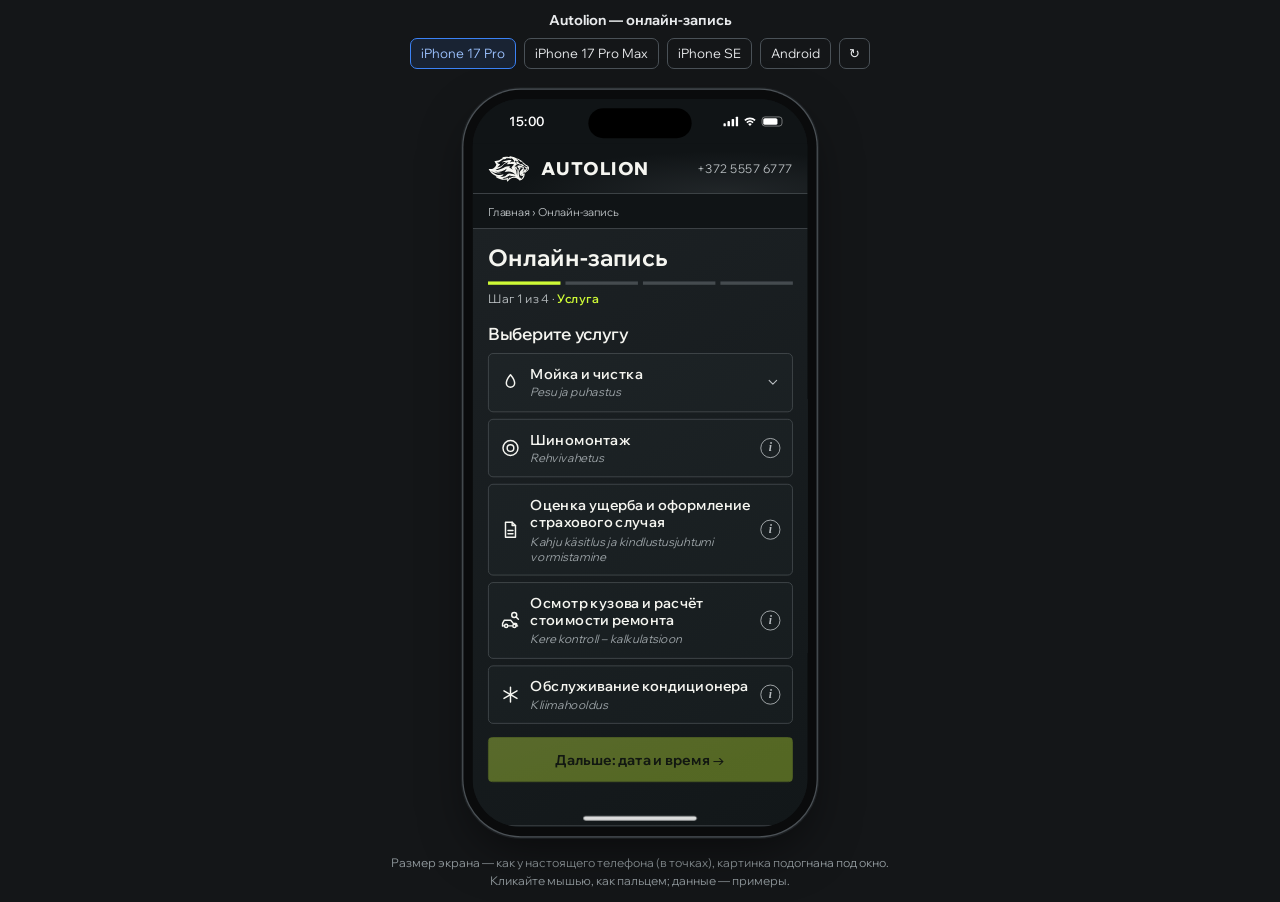
==== proto/test-sticky/index.html @ 28c8b0ad "Proto test link: sticky step-1 'next' button trial (proto/test-sticky/, presentation copy)" ====
<!doctype html>
<html lang="ru">
<head>
<meta charset="utf-8">
<meta name="robots" content="noindex, nofollow">
<meta name="viewport" content="width=device-width,initial-scale=1,viewport-fit=cover">
<title>Autolion — онлайн-запись</title>
<link rel="icon" href="data:,">
<link rel="stylesheet" href="../css/base.css">
<link rel="stylesheet" href="../css/m-v4.css" id="css-v4">
<link rel="stylesheet" href="../css/m-step2.css" id="css-step2">
<link rel="stylesheet" href="../css/m-steps45.css" id="css-steps45">
<link rel="stylesheet" href="../css/m-upsell.css" id="css-upsell">
<link rel="stylesheet" href="../css/m-sheet.css">
<link rel="stylesheet" href="css/proto.css">
<script>window.PROTO_PRESENT=true;</script>
<script src="../config.js"></script>
<script src="../data.js"></script>
<script src="../mockup-templates.js"></script>
</head>
<body>
<svg width="0" height="0" style="position:absolute"><defs>
<symbol id="i-check" viewBox="0 0 24 24"><path d="M5 12.5l4.5 4.5L19 7.5"/></symbol>
<symbol id="i-mail" viewBox="0 0 24 24"><rect x="3" y="5" width="18" height="14" rx="2"/><path d="M3 7l9 6 9-6"/></symbol>
<symbol id="i-cal" viewBox="0 0 24 24"><rect x="3" y="5" width="18" height="16" rx="2"/><path d="M3 10h18M8 3v4M16 3v4"/></symbol>
<symbol id="i-pin" viewBox="0 0 24 24"><path d="M12 21s7-6.1 7-11.5a7 7 0 0 0-14 0C5 14.9 12 21 12 21z"/><circle cx="12" cy="9.5" r="2.5"/></symbol>
<symbol id="i-down" viewBox="0 0 24 24"><path d="M6 9l6 6 6-6"/></symbol>
<symbol id="i-right" viewBox="0 0 24 24"><path d="M9 6l6 6-6 6"/></symbol>
<symbol id="i-swap" viewBox="0 0 24 24"><path d="M4 8h13l-3-3M20 16H7l3 3"/></symbol>
<symbol id="i-list" viewBox="0 0 24 24"><path d="M8 6h12M8 12h12M8 18h12M4 6h.01M4 12h.01M4 18h.01"/></symbol>
<symbol id="i-wash" viewBox="0 0 24 24"><path d="M12 3s5 6 5 10a5 5 0 0 1-10 0c0-4 5-10 5-10z"/></symbol>
<symbol id="i-tire" viewBox="0 0 24 24"><circle cx="12" cy="12" r="9"/><circle cx="12" cy="12" r="4"/></symbol>
<symbol id="i-doc" viewBox="0 0 24 24"><path d="M14 3H6v18h12V7z"/><path d="M14 3v4h4M9 13h6M9 17h6"/></symbol>
<symbol id="i-car" viewBox="0 0 24 24"><path d="M2.5 18.5v-3l2.2-3.8h7.6l3 3.8h3.2a1 1 0 0 1 1 1v2"/><path d="M2.5 18.5h1.7M9.4 18.5h4.7M19.3 18.5h1.2"/><circle cx="6.8" cy="18.5" r="1.9"/><circle cx="16.7" cy="18.5" r="1.9"/><circle cx="16.5" cy="5.5" r="3"/><path d="M18.7 7.7l2.8 2.8"/></symbol>
<symbol id="i-snow" viewBox="0 0 24 24"><path d="M12 3v18M4.2 7.5l15.6 9M4.2 16.5l15.6-9"/></symbol>
<symbol id="i-warn" viewBox="0 0 24 24"><circle cx="12" cy="12" r="9"/><path d="M12 8v5M12 16h.01"/></symbol>
<symbol id="i-search" viewBox="0 0 24 24"><circle cx="11" cy="11" r="7"/><path d="M20 20l-4-4"/></symbol>
<symbol id="i-plus" viewBox="0 0 24 24"><path d="M12 5v14M5 12h14"/></symbol>
</defs></svg>
<!-- Service bar ABOVE the phone (prototype harness, not part of the form) -->
<div id="proto-top" class="pbar pbar-top">
 <div class="prow"><b class="pname">Autolion — онлайн-запись</b></div>
 <div class="prow pdev" id="proto-dev">
  <span data-dev="p17">iPhone 17 Pro</span><span data-dev="p17max">iPhone 17 Pro Max</span><span data-dev="se">iPhone SE</span><span data-dev="android">Android</span><span data-dev="reload" class="prl" title="Перезагрузить">↻</span>
 </div>
 <div class="prow pvrow"><span class="ptitle" id="proto-title"></span><span class="pvsw" id="proto-vsw"></span></div>
</div>
<!-- Phone: #device = frame (desktop only); #screen = ONLY the form -->
<div id="stage"><div id="device" data-dev="p17">
 <div id="sbar" aria-hidden="true"><span class="sb-time">15:00</span><span class="sb-island"></span><span class="sb-ic"><svg viewBox="0 0 18 12" width="18" height="12"><rect x="0" y="8" width="3" height="4" rx="1"/><rect x="5" y="5.5" width="3" height="6.5" rx="1"/><rect x="10" y="3" width="3" height="9" rx="1"/><rect x="15" y="0" width="3" height="12" rx="1"/></svg><svg viewBox="0 0 16 12" width="16" height="12"><path d="M8 11.5l2.2-2.6a3.4 3.4 0 0 0-4.4 0z"/><path d="M3.6 6.6a6.6 6.6 0 0 1 8.8 0l-1.3 1.5a4.6 4.6 0 0 0-6.2 0z"/><path d="M1.2 3.9a10 10 0 0 1 13.6 0l-1.3 1.5a8 8 0 0 0-11 0z"/></svg><span class="sb-bat"><i></i></span></span></div>
 <div id="screen"><div id="app"></div></div>
 <div id="overlays"></div>
 <div id="toast" class="toast" role="status" aria-live="polite"></div>
 <div id="homebar" aria-hidden="true"></div>
</div></div>
<!-- Service bar BELOW the phone: caption (presentation: no voting) -->
<div id="proto-bottom" class="pbar pbar-bottom"><div id="vote-slot"></div>
 <p class="pcap">Размер экрана — как у настоящего телефона (в точках), картинка подогнана под окно. Кликайте мышью, как пальцем; данные — примеры.</p></div>
<script src="../proto-shell.js"></script>
<script src="app.js"></script>
</body>
</html>
---- proto/css/base.css ----
/* VERBATIM copy of approved mockup CSS: mockups/booking-form/v4/base.css; only asset paths changed (do not edit) */

@font-face{font-family:Wix;src:url('../assets/WixMadeforDisplay-VariableFont_wght.ttf') format('truetype');font-weight:400 800}
:root{color-scheme:dark;--bg:#101416;--surface:#15191c;--text:#f5f5f0;--muted:#b8bdc0;--line:#454b4f;--accent:#cefa36;--accent-top:#d6fc49;--on-accent:#111700;--selected:#252e19;--panel:linear-gradient(150deg,#1c2124,#121719);--secondary:rgba(8,12,14,.14)}
*{box-sizing:border-box}body{margin:0;background:var(--bg);color:var(--text);font:400 16px/1.5 Wix,Arial,sans-serif;-webkit-font-smoothing:antialiased}
.icon{width:20px;height:20px;flex-shrink:0;fill:none;stroke:currentColor;stroke-width:1.75;stroke-linecap:round;stroke-linejoin:round}
.header{height:56px;display:flex;align-items:center;gap:14px;padding:0 18px;border-bottom:1px solid var(--line);background:radial-gradient(ellipse at 75% 100%,rgba(140,150,157,.14),transparent 60%)}
.brand-symbol{width:50px;height:32px;background:url(../assets/logo.svg) center/contain no-repeat}.brand-word{font-size:21px;font-weight:800;letter-spacing:.035em}
.hdr-phone{margin-left:auto;font-size:14px;white-space:nowrap;color:var(--muted)}
.mock{display:inline-block;font-size:10px;font-weight:700;letter-spacing:.12em;color:#111;background:#ffb547;border-radius:3px;padding:2px 6px;margin-left:8px;vertical-align:middle}
.crumb{padding:12px 18px 0;font-size:12px;color:var(--muted)}
section.booking{background:var(--panel);border-top:1px solid var(--line);border-bottom:1px solid var(--line);padding:18px 18px 22px;margin-top:10px}
.eyebrow{margin:0 0 6px;font-size:11px;font-weight:500;letter-spacing:.32em;text-transform:uppercase;color:var(--muted)}
h2{font-size:25px;line-height:1.2;margin:0 0 14px;font-weight:650}
.steps{display:grid;grid-template-columns:repeat(4,1fr);gap:6px;margin:0 0 18px;padding:0;list-style:none}
.steps li{font-size:11px;line-height:1.25;color:var(--muted);border-top:3px solid var(--line);padding-top:6px}
.steps li.done{border-color:#6f8a1d;color:var(--text)}.steps li.cur{border-color:var(--accent);color:var(--accent);font-weight:700}
h3{font-size:17px;margin:16px 0 8px;font-weight:600}h3:first-of-type{margin-top:0}
.option{display:flex;gap:12px;align-items:center;border:1px solid var(--line);border-radius:5px;padding:10px 13px;min-height:50px;font-size:15px;line-height:1.3;background:rgba(120,130,137,.035);margin-bottom:6px}
.option.sel{border-color:var(--accent);background:var(--selected)}
.option .sub{display:block;font-size:12px;color:var(--muted)}
.radio{width:18px;height:18px;border:1.5px solid currentColor;border-radius:50%;flex:none;display:grid;place-items:center;margin-left:auto}
.sel .radio{color:var(--accent)}.sel .radio::after{content:'';width:9px;height:9px;border-radius:50%;background:currentColor}
.seg{display:grid;grid-template-columns:repeat(3,1fr);gap:6px}.seg .option{justify-content:center;text-align:center;padding:8px 6px;font-size:14px}
.chips{display:grid;grid-template-columns:repeat(5,1fr);gap:6px}
.chip{border:1px solid var(--line);border-radius:5px;text-align:center;padding:8px 0;font-size:14px}.chip.sel{border-color:var(--accent);background:var(--selected);color:var(--accent);font-weight:700}
.price{display:flex;justify-content:space-between;align-items:center;border:1px dashed var(--line);border-radius:5px;padding:10px 13px;margin-top:14px;color:#7c8387;font-size:14px}
.button{display:flex;align-items:center;justify-content:center;gap:12px;min-height:52px;border:1px solid var(--line);border-radius:5px;padding:12px 18px;font-size:17px;font-weight:600;background:var(--secondary);width:100%;margin-top:16px;color:var(--text)}
.button.primary{color:var(--on-accent);font-weight:700;border-color:var(--accent);background:linear-gradient(165deg,var(--accent-top),var(--accent) 70%)}
.back{display:block;text-align:center;margin-top:10px;font-size:14px;color:var(--muted)}
.note{font-size:13px;color:var(--muted);line-height:1.4;margin:8px 0 0}
/* calendar */
.cal-head{display:flex;justify-content:space-between;align-items:center;margin-bottom:8px;font-weight:600}.cal-head span{color:var(--muted);font-size:20px;padding:0 8px}
.cal{display:grid;grid-template-columns:repeat(7,1fr);gap:4px;text-align:center;font-size:14px}
.cal .dow{font-size:11px;color:var(--muted);padding-bottom:2px}
.cal .d{border:1px solid var(--line);border-radius:5px;padding:7px 0}
.cal .off{border-color:transparent;color:#4d5459}
.cal .sat{border:1px dashed #6a7176;color:var(--muted);font-size:13px}
.cal .sel{border-color:var(--accent);background:var(--accent);color:var(--on-accent);font-weight:700}
.legend{display:flex;flex-wrap:wrap;gap:6px 14px;font-size:12px;color:var(--muted);margin-top:8px}.legend i{display:inline-block;width:11px;height:11px;border-radius:3px;vertical-align:-1px;margin-right:5px;border:1px solid var(--line)}
.sat-box{border:1px solid var(--line);border-left:3px solid var(--accent);border-radius:5px;padding:9px 12px;font-size:13px;margin-top:10px;line-height:1.4}
.sat-box b{white-space:nowrap}
.slots{display:grid;grid-template-columns:repeat(4,1fr);gap:6px}
.slot{border:1px solid var(--line);border-radius:5px;text-align:center;padding:8px 0;font-size:14px}.slot.busy{color:#4d5459;border-color:#2a3033;text-decoration:line-through}.slot.sel{border-color:var(--accent);background:var(--accent);color:var(--on-accent);font-weight:700}
/* form */
.field{margin-bottom:14px}.field label.l{display:block;font-size:14px;font-weight:600;margin-bottom:5px}
.req{color:var(--accent);font-weight:700}.opt{color:var(--muted);font-weight:400;font-size:12px}
.input{border:1px solid var(--line);border-radius:5px;background:#0d1012;padding:11px 13px;font-size:16px;white-space:nowrap;min-height:46px}
.input .ph{color:#6a7176}.input.dis{background:#191d20;border-style:dashed;color:#5a6166}
.cb{display:flex;align-items:center;gap:9px;font-size:14px;margin-top:7px;position:relative}
.box{width:19px;height:19px;border:1.5px solid var(--muted);border-radius:4px;flex:none;display:grid;place-items:center}
.box.on{background:var(--accent);border-color:var(--accent)}.box.on::after{content:'';width:5px;height:10px;border:solid var(--on-accent);border-width:0 2.5px 2.5px 0;transform:rotate(45deg) translate(-1px,-1px)}
.info{width:19px;height:19px;border-radius:50%;border:1.5px solid var(--muted);color:var(--muted);font-size:12px;font-weight:700;display:grid;place-items:center;font-style:italic;font-family:Georgia,serif}
.info.open{border-color:var(--accent);color:var(--accent)}
.tip{position:relative;margin-top:9px;background:#e9ece6;color:#141a1c;border-radius:6px;padding:10px 12px;font-size:13px;line-height:1.4;box-shadow:0 6px 20px rgba(0,0,0,.45)}
.tip::before{content:'';position:absolute;top:-6px;left:118px;border:6px solid transparent;border-top:0;border-bottom-color:#e9ece6}
.small{font-size:12px;color:var(--muted);margin:5px 0 0 28px;line-height:1.35}.small.hl{color:#ffcf7a}
.legend-req{font-size:12px;color:var(--muted);margin:-6px 0 14px}
/* confirm */
.ok{display:flex;gap:12px;align-items:center;margin-bottom:12px}.ok .circle{width:42px;height:42px;border-radius:50%;background:var(--accent);display:grid;place-items:center;color:var(--on-accent);flex:none}
.ok .circle .icon{width:24px;height:24px;stroke-width:2.6}.ok h3{margin:0;font-size:21px}
.sum{border:1px solid var(--line);border-radius:5px;margin-top:6px}
.sum div{display:flex;justify-content:space-between;gap:12px;padding:9px 13px;font-size:14px;border-bottom:1px solid #2c3236}.sum div:last-child{border:0}
.sum dt,.sum span:first-child{color:var(--muted)}.sum b{text-align:right;font-weight:600;white-space:nowrap}
.ex{font-size:10px;color:#ffb547;font-weight:700;margin-left:6px;letter-spacing:.06em}
.sent{display:flex;gap:10px;align-items:flex-start;margin-top:12px;font-size:14px;border-radius:5px;padding:10px 12px;background:rgba(206,250,54,.08);border:1px solid #4e5f1a}
.sent.ph{background:rgba(255,181,71,.08);border-color:#6b5226}
.after{font-size:13px;color:var(--muted);margin-top:12px;line-height:1.45}
.foot{padding:14px 18px 22px;font-size:12px;color:#6a7176}
/* layout */
.panel{width:390px;background:var(--bg)}
.overview{display:none}
body.all .overview{display:block}
body.all{padding:0}
body.all .wrap{display:grid;grid-template-columns:repeat(3,390px);gap:28px 30px;justify-content:center;padding:0 0 40px}
body.all .cap{font-size:14px;color:var(--accent);font-weight:700;margin:0 0 6px;letter-spacing:.04em}
body.all .panel{border:1px solid var(--line);border-radius:8px;overflow:hidden}
body.one .cap{display:none}
.ov-h{max-width:1230px;margin:0 auto;padding:22px 0 20px}.ov-h h1{margin:0;font-size:30px}.ov-h p{margin:4px 0 0;color:var(--muted);font-size:15px}
---- proto/css/m-v4.css ----
/* VERBATIM copy of approved mockup CSS: v4/booking-form-mockup-v4.html (do not edit) */

.panel{width:402px;min-height:874px;display:flex;flex-direction:column}.panel section.booking{flex:1}
body.all .wrap{grid-template-columns:repeat(3,402px)}
.flag{font-family:'Noto Color Emoji',sans-serif;font-size:20px;line-height:1}
/* groups */
.grp{border:1px solid var(--line);border-radius:6px;margin-bottom:8px;background:rgba(120,130,137,.035)}
.grp-h{display:flex;align-items:center;gap:12px;padding:12px 14px;min-height:62px}
.grp-h .t{flex:1;min-width:0;font-size:16px;font-weight:600;line-height:1.25}
.grp-h .t small{display:block;font-size:12px;font-weight:400;color:var(--muted);line-height:1.3;margin-top:2px}
.grp-h .t small.et{color:#9aa1a5;font-style:italic}
.chev{width:18px;height:18px;color:var(--muted)}
.grp.open{border-color:var(--accent);background:var(--selected)}
.grp.open .grp-h{border-bottom:1px solid #3c4a22}
.grp-b{padding:8px 12px 12px}
.item{display:flex;align-items:center;gap:11px;padding:10px 4px;border-bottom:1px solid #2f3a22;font-size:15px}
.item:last-child{border:0}.item .dur{margin-left:auto;font-size:12px;color:var(--muted);white-space:nowrap}
.item.dis{color:#596066}.item.dis .box{border-color:#41474b;background:#1b1f22}
.item .why{display:block;font-size:11px;color:#9aa1a5}
.tot{display:flex;justify-content:space-between;align-items:center;margin-top:8px;padding:10px 12px;border-radius:5px;background:rgba(0,0,0,.25);font-size:14px}
.tot b{font-size:16px}
.mnote{display:flex;gap:8px;font-size:12px;color:#ffcf7a;line-height:1.4;margin-top:8px}
.sel-field{display:flex;justify-content:space-between;align-items:center;border:1px solid var(--line);border-radius:5px;background:#0d1012;padding:11px 13px;font-size:16px;min-height:48px}
.sel-field .ph{color:var(--muted)}
.ex{font-size:10px;color:#ffb547;font-weight:700;letter-spacing:.06em}
/* calendar big */
.cal{gap:5px}.cal .d{height:50px;display:grid;place-items:center;font-size:17px;padding:0}
.cal .d.open{border-color:#6b7378;font-weight:600}
.cal .d.closed{border-color:transparent;color:#4a5155;text-decoration:none}
.cal .d.sel{border-color:var(--accent);background:var(--accent);color:var(--on-accent)}
.cal .dow{font-size:12px}
.slots{grid-template-columns:repeat(4,1fr);gap:7px}.slot{padding:11px 0;font-size:16px;height:46px}.slot.busy{background:#181c1f;text-decoration:none;color:#50575c}
/* phone */
.phone{display:flex;gap:8px}.cc{display:flex;align-items:center;gap:7px;border:1px solid var(--line);border-radius:5px;background:#15191c;padding:0 11px;font-size:16px;min-height:48px;white-space:nowrap}
.cc.open{border-color:var(--accent)}.phone .input{flex:1}
.dd{border:1px solid var(--accent);border-radius:6px;background:#15191c;margin-top:6px;box-shadow:0 10px 28px rgba(0,0,0,.6);overflow:hidden}
.dd .s{padding:10px 12px;border-bottom:1px solid var(--line);color:#8f979b;font-size:15px}
.dd .r{display:flex;align-items:center;gap:11px;padding:10px 12px;font-size:15px;border-bottom:1px solid #262b2e}
.dd .r:last-child{border:0}.dd .r .c{margin-left:auto;color:var(--muted);white-space:nowrap}.dd .r.on{background:var(--selected)}.dd .r.on .c{color:var(--accent)}
.dim{opacity:.35}
/* confirm */
.big-cta{display:block;margin-top:16px;border-radius:6px;padding:14px 16px;text-align:center;color:var(--on-accent);background:linear-gradient(165deg,var(--accent-top),var(--accent) 70%);font-weight:700;font-size:17px;line-height:1.25}
.big-cta small{display:block;font-weight:500;font-size:13px;margin-top:4px;color:#2c3a00}
.row2{display:grid;grid-template-columns:1fr 1fr;gap:8px;margin-top:8px}.row2 .button{margin-top:0;font-size:15px;padding:10px 8px;gap:8px}
.under{text-align:center;font-size:13px;color:var(--muted);margin-top:6px}.under b{white-space:nowrap;color:var(--text);font-weight:600}
.link{display:flex;justify-content:center;gap:8px;margin-top:14px;color:var(--accent);font-size:15px;font-weight:600}
/* step5 */
.optbadge{display:inline-block;font-size:11px;font-weight:700;color:var(--accent);border:1px solid var(--accent);border-radius:5px;padding:3px 9px;margin-bottom:10px}
.grid2{display:grid;grid-template-columns:1fr 1fr;gap:10px}
.sec{border-top:1px solid var(--line);margin-top:6px;padding-top:14px}
.sec h3{margin-top:0}
.field{margin-bottom:12px}
.toggle{display:grid;grid-template-columns:1fr 1fr;border:1px solid var(--line);border-radius:6px;padding:4px;gap:4px}
.toggle div{text-align:center;padding:10px 0;border-radius:4px;font-size:15px;color:var(--muted)}.toggle .on{background:var(--accent);color:var(--on-accent);font-weight:700}
.expander{display:flex;justify-content:space-between;align-items:center;border:1px solid var(--line);border-radius:5px;padding:13px 14px;font-size:15px;font-weight:600;color:var(--accent)}
.expander.open{border-color:var(--accent);border-bottom-left-radius:0;border-bottom-right-radius:0}
.exp-b{border:1px solid var(--accent);border-top:0;border-radius:0 0 5px 5px;padding:12px 12px 2px}
.grp-h>.icon:first-child{width:24px;height:24px}

/* ===== v4 TYPE SCALE (see TYPOGRAPHY.md) ===== */
:root{--t-title:28px;--t-h:20px;--t-body:17px;--t-label:16px;--t-sec:15px;--t-meta:14px;--t-min:13px;--muted2:#9aa1a5;--ph:#8f979b}
body{font-size:var(--t-body);line-height:1.45}
.header{height:60px}.brand-word{font-size:22px}.hdr-phone{font-size:var(--t-sec);color:var(--muted)}
.crumb{font-size:var(--t-min)}.mock{font-size:12px;padding:3px 7px}
h2{font-size:var(--t-title);line-height:1.2;font-weight:700;margin-bottom:12px}
h3{font-size:var(--t-h);line-height:1.3;margin:20px 0 10px}
.steps{grid-template-columns:repeat(4,1fr);gap:6px;margin:0 0 6px}.steps li{font-size:0;border-top-width:4px;padding-top:0}
.stepline{font-size:var(--t-sec);color:var(--muted);margin:0 0 18px}.stepline b{color:var(--accent);font-weight:600}
.option{font-size:var(--t-body);min-height:56px}.option .sub{font-size:var(--t-meta)}
.grp-h{min-height:64px;padding:13px 14px}.grp-h .t{font-size:var(--t-body)}.grp-h .t small{font-size:var(--t-sec);margin-top:3px}.grp-h .t small.et{font-size:var(--t-meta);color:var(--muted2)}
.item{font-size:var(--t-body);padding:12px 4px;min-height:52px}.item .dur{font-size:var(--t-meta)}.item .why{font-size:var(--t-min);color:var(--muted2)}
.tot{font-size:var(--t-sec)}.tot b{font-size:var(--t-h)}.mnote{font-size:var(--t-meta)}
.ex{font-size:12px}
.cal .dow{font-size:var(--t-min)}.cal .d{font-size:var(--t-body);height:50px}.cal-head{font-size:var(--t-body)}
.legend{font-size:var(--t-min);color:var(--muted)}.legend i{width:13px;height:13px}
.slot{font-size:var(--t-body);height:48px;display:grid;place-items:center;padding:0}
.field{margin-bottom:16px}.field label.l{font-size:var(--t-label);margin-bottom:6px}
.req{font-size:var(--t-label)}.opt{font-size:var(--t-meta);color:var(--muted)}
.input,.sel-field{font-size:var(--t-body);min-height:52px;display:flex;align-items:center}.sel-field{justify-content:space-between}
.input .ph,.sel-field .ph{color:var(--ph)}
.cb{font-size:var(--t-body);min-height:44px;margin-top:4px;gap:12px}.box{width:24px;height:24px;border-radius:5px}
.box.on::after{width:6px;height:12px}
.info{width:24px;height:24px;font-size:14px}
.small{font-size:var(--t-meta);margin:0 0 0 36px;color:var(--muted)}
.legend-req{font-size:var(--t-meta);margin:0 0 16px}
.tip{font-size:var(--t-sec)}.tip::before{left:150px}
.sum div{font-size:var(--t-sec);padding:11px 13px}.sum b{font-size:var(--t-sec)}
.sent{font-size:var(--t-sec)}.note{font-size:var(--t-meta)}.after{font-size:var(--t-meta)}
.button{font-size:var(--t-body);min-height:54px}.row2 .button{font-size:16px}
.big-cta{font-size:18px}.big-cta small{font-size:var(--t-meta)}
.under{font-size:var(--t-meta)}.link{font-size:16px}
.back{font-size:16px;min-height:44px;display:flex;align-items:center;justify-content:center;margin-top:4px}
.optbadge{font-size:12px}.foot{font-size:var(--t-min);color:var(--muted2)}
.cc{font-size:var(--t-body);min-height:52px}.dd .r{font-size:var(--t-body);min-height:48px}.dd .s{font-size:16px}
.toggle div{font-size:16px;min-height:44px;display:grid;place-items:center;padding:0}.expander{font-size:16px;min-height:52px}
.ok h3{font-size:24px}
---- proto/css/m-step2.css ----
/* VERBATIM copy of approved mockup CSS: v5-step2-hint/step2-hint.html (do not edit) */

.panel{width:402px;min-height:874px;display:flex;flex-direction:column}.panel section.booking{flex:1}
body.all .wrap{grid-template-columns:repeat(3,402px)}
.flag{font-family:'Noto Color Emoji',sans-serif;font-size:20px;line-height:1}
/* groups */
.grp{border:1px solid var(--line);border-radius:6px;margin-bottom:8px;background:rgba(120,130,137,.035)}
.grp-h{display:flex;align-items:center;gap:12px;padding:12px 14px;min-height:62px}
.grp-h .t{flex:1;min-width:0;font-size:16px;font-weight:600;line-height:1.25}
.grp-h .t small{display:block;font-size:12px;font-weight:400;color:var(--muted);line-height:1.3;margin-top:2px}
.grp-h .t small.et{color:#9aa1a5;font-style:italic}
.chev{width:18px;height:18px;color:var(--muted)}
.grp.open{border-color:var(--accent);background:var(--selected)}
.grp.open .grp-h{border-bottom:1px solid #3c4a22}
.grp-b{padding:8px 12px 12px}
.item{display:flex;align-items:center;gap:11px;padding:10px 4px;border-bottom:1px solid #2f3a22;font-size:15px}
.item:last-child{border:0}.item .dur{margin-left:auto;font-size:12px;color:var(--muted);white-space:nowrap}
.item.dis{color:#596066}.item.dis .box{border-color:#41474b;background:#1b1f22}
.item .why{display:block;font-size:11px;color:#9aa1a5}
.tot{display:flex;justify-content:space-between;align-items:center;margin-top:8px;padding:10px 12px;border-radius:5px;background:rgba(0,0,0,.25);font-size:14px}
.tot b{font-size:16px}
.mnote{display:flex;gap:8px;font-size:12px;color:#ffcf7a;line-height:1.4;margin-top:8px}
.sel-field{display:flex;justify-content:space-between;align-items:center;border:1px solid var(--line);border-radius:5px;background:#0d1012;padding:11px 13px;font-size:16px;min-height:48px}
.sel-field .ph{color:var(--muted)}
.ex{font-size:10px;color:#ffb547;font-weight:700;letter-spacing:.06em}
/* calendar big */
.cal{gap:5px}.cal .d{height:50px;display:grid;place-items:center;font-size:17px;padding:0}
.cal .d.open{border-color:#6b7378;font-weight:600}
.cal .d.closed{border-color:transparent;color:#4a5155;text-decoration:none}
.cal .d.sel{border-color:var(--accent);background:var(--accent);color:var(--on-accent)}
.cal .dow{font-size:12px}
.slots{grid-template-columns:repeat(4,1fr);gap:7px}.slot{padding:11px 0;font-size:16px;height:46px}.slot.busy{background:#181c1f;text-decoration:none;color:#50575c}
/* phone */
.phone{display:flex;gap:8px}.cc{display:flex;align-items:center;gap:7px;border:1px solid var(--line);border-radius:5px;background:#15191c;padding:0 11px;font-size:16px;min-height:48px;white-space:nowrap}
.cc.open{border-color:var(--accent)}.phone .input{flex:1}
.dd{border:1px solid var(--accent);border-radius:6px;background:#15191c;margin-top:6px;box-shadow:0 10px 28px rgba(0,0,0,.6);overflow:hidden}
.dd .s{padding:10px 12px;border-bottom:1px solid var(--line);color:#8f979b;font-size:15px}
.dd .r{display:flex;align-items:center;gap:11px;padding:10px 12px;font-size:15px;border-bottom:1px solid #262b2e}
.dd .r:last-child{border:0}.dd .r .c{margin-left:auto;color:var(--muted);white-space:nowrap}.dd .r.on{background:var(--selected)}.dd .r.on .c{color:var(--accent)}
.dim{opacity:.35}
/* confirm */
.big-cta{display:block;margin-top:16px;border-radius:6px;padding:14px 16px;text-align:center;color:var(--on-accent);background:linear-gradient(165deg,var(--accent-top),var(--accent) 70%);font-weight:700;font-size:17px;line-height:1.25}
.big-cta small{display:block;font-weight:500;font-size:13px;margin-top:4px;color:#2c3a00}
.row2{display:grid;grid-template-columns:1fr 1fr;gap:8px;margin-top:8px}.row2 .button{margin-top:0;font-size:15px;padding:10px 8px;gap:8px}
.under{text-align:center;font-size:13px;color:var(--muted);margin-top:6px}.under b{white-space:nowrap;color:var(--text);font-weight:600}
.link{display:flex;justify-content:center;gap:8px;margin-top:14px;color:var(--accent);font-size:15px;font-weight:600}
/* step5 */
.optbadge{display:inline-block;font-size:11px;font-weight:700;color:var(--accent);border:1px solid var(--accent);border-radius:5px;padding:3px 9px;margin-bottom:10px}
.grid2{display:grid;grid-template-columns:1fr 1fr;gap:10px}
.sec{border-top:1px solid var(--line);margin-top:6px;padding-top:14px}
.sec h3{margin-top:0}
.field{margin-bottom:12px}
.toggle{display:grid;grid-template-columns:1fr 1fr;border:1px solid var(--line);border-radius:6px;padding:4px;gap:4px}
.toggle div{text-align:center;padding:10px 0;border-radius:4px;font-size:15px;color:var(--muted)}.toggle .on{background:var(--accent);color:var(--on-accent);font-weight:700}
.expander{display:flex;justify-content:space-between;align-items:center;border:1px solid var(--line);border-radius:5px;padding:13px 14px;font-size:15px;font-weight:600;color:var(--accent)}
.expander.open{border-color:var(--accent);border-bottom-left-radius:0;border-bottom-right-radius:0}
.exp-b{border:1px solid var(--accent);border-top:0;border-radius:0 0 5px 5px;padding:12px 12px 2px}
.grp-h>.icon:first-child{width:24px;height:24px}

/* ===== v4 TYPE SCALE (see TYPOGRAPHY.md) ===== */
:root{--t-title:28px;--t-h:20px;--t-body:17px;--t-label:16px;--t-sec:15px;--t-meta:14px;--t-min:13px;--muted2:#9aa1a5;--ph:#8f979b}
body{font-size:var(--t-body);line-height:1.45}
.header{height:60px}.brand-word{font-size:22px}.hdr-phone{font-size:var(--t-sec);color:var(--muted)}
.crumb{font-size:var(--t-min)}.mock{font-size:12px;padding:3px 7px}
h2{font-size:var(--t-title);line-height:1.2;font-weight:700;margin-bottom:12px}
h3{font-size:var(--t-h);line-height:1.3;margin:20px 0 10px}
.steps{grid-template-columns:repeat(4,1fr);gap:6px;margin:0 0 6px}.steps li{font-size:0;border-top-width:4px;padding-top:0}
.stepline{font-size:var(--t-sec);color:var(--muted);margin:0 0 18px}.stepline b{color:var(--accent);font-weight:600}
.option{font-size:var(--t-body);min-height:56px}.option .sub{font-size:var(--t-meta)}
.grp-h{min-height:64px;padding:13px 14px}.grp-h .t{font-size:var(--t-body)}.grp-h .t small{font-size:var(--t-sec);margin-top:3px}.grp-h .t small.et{font-size:var(--t-meta);color:var(--muted2)}
.item{font-size:var(--t-body);padding:12px 4px;min-height:52px}.item .dur{font-size:var(--t-meta)}.item .why{font-size:var(--t-min);color:var(--muted2)}
.tot{font-size:var(--t-sec)}.tot b{font-size:var(--t-h)}.mnote{font-size:var(--t-meta)}
.ex{font-size:12px}
.cal .dow{font-size:var(--t-min)}.cal .d{font-size:var(--t-body);height:50px}.cal-head{font-size:var(--t-body)}
.legend{font-size:var(--t-min);color:var(--muted)}.legend i{width:13px;height:13px}
.slot{font-size:var(--t-body);height:48px;display:grid;place-items:center;padding:0}
.field{margin-bottom:16px}.field label.l{font-size:var(--t-label);margin-bottom:6px}
.req{font-size:var(--t-label)}.opt{font-size:var(--t-meta);color:var(--muted)}
.input,.sel-field{font-size:var(--t-body);min-height:52px;display:flex;align-items:center}.sel-field{justify-content:space-between}
.input .ph,.sel-field .ph{color:var(--ph)}
.cb{font-size:var(--t-body);min-height:44px;margin-top:4px;gap:12px}.box{width:24px;height:24px;border-radius:5px}
.box.on::after{width:6px;height:12px}
.info{width:24px;height:24px;font-size:14px}
.small{font-size:var(--t-meta);margin:0 0 0 36px;color:var(--muted)}
.legend-req{font-size:var(--t-meta);margin:0 0 16px}
.tip{font-size:var(--t-sec)}.tip::before{left:150px}
.sum div{font-size:var(--t-sec);padding:11px 13px}.sum b{font-size:var(--t-sec)}
.sent{font-size:var(--t-sec)}.note{font-size:var(--t-meta)}.after{font-size:var(--t-meta)}
.button{font-size:var(--t-body);min-height:54px}.row2 .button{font-size:16px}
.big-cta{font-size:18px}.big-cta small{font-size:var(--t-meta)}
.under{font-size:var(--t-meta)}.link{font-size:16px}
.back{font-size:16px;min-height:44px;display:flex;align-items:center;justify-content:center;margin-top:4px}
.optbadge{font-size:12px}.foot{font-size:var(--t-min);color:var(--muted2)}
.cc{font-size:var(--t-body);min-height:52px}.dd .r{font-size:var(--t-body);min-height:48px}.dd .s{font-size:16px}
.toggle div{font-size:16px;min-height:44px;display:grid;place-items:center;padding:0}.expander{font-size:16px;min-height:52px}
.ok h3{font-size:24px}


body{background:var(--bg)}.panel{min-height:0;width:402px}
section.booking{border-top:0;margin-top:0}
.cal{row-gap:20px;margin-top:6px}
.cal .d{position:relative}
.cal .d.today{border-color:var(--accent);border-width:1px;color:var(--accent)}
.cal .d.today::after{content:'';position:absolute;bottom:6px;left:50%;width:5px;height:5px;margin-left:-2.5px;border-radius:50%;background:var(--accent)}
.mlab{position:absolute;top:-19px;left:0;right:0;text-align:center;font-size:13px;font-weight:600;color:var(--accent);line-height:1;text-transform:lowercase}
.cal-head{justify-content:center;font-size:20px;font-weight:600;margin:4px 0 10px}


html,body{height:100%;margin:0;overflow:hidden}
.screen{width:402px;height:100vh;height:100dvh;max-height:874px;display:flex;flex-direction:column;background:var(--bg);margin:0 auto;overflow:hidden}
.screen .crumb{padding:8px 18px}
section.booking{flex:1;min-height:0;display:flex;flex-direction:column;padding:12px 18px 14px;margin:0;border:0}
section.booking h2{margin:0 0 10px}
.stepline{margin:0 0 12px}
.option.sel{margin-bottom:10px;min-height:52px;flex:none}
/* calendar zone: the only scrolling part */
.calzone{flex:1;min-height:150px;position:relative;margin:0 -6px;border-radius:8px}
.calscroll{position:absolute;inset:0;overflow-y:auto;overscroll-behavior:contain;scrollbar-width:none;-webkit-overflow-scrolling:touch;padding:0 6px}
.calscroll::-webkit-scrollbar{display:none}
.stick{position:sticky;top:0;z-index:3;background:#171b1e;padding-bottom:2px}
.stick .cal-head{margin:0;padding:4px 0 6px;font-size:20px;font-weight:600;justify-content:center}
.dowrow{display:grid;grid-template-columns:repeat(7,1fr);gap:5px;text-align:center}
.dowrow div{font-size:13px;color:var(--muted)}
.wk{display:grid;grid-template-columns:repeat(7,1fr);gap:5px;padding-top:20px}
.wk .d{height:50px;display:grid;place-items:center;font-size:17px;border:1px solid var(--line);border-radius:5px;position:relative;cursor:pointer}
.wk .d.open{border-color:#6b7378;font-weight:600}
.wk .d.closed{border-color:transparent;color:#4a5155;cursor:default}
.wk .d.sel{border-color:var(--accent);background:var(--accent);color:var(--on-accent)}
.wk .d.today{border-color:var(--accent);color:var(--accent)}
.wk .d.today::after{content:'';position:absolute;bottom:6px;left:50%;width:5px;height:5px;margin-left:-2.5px;border-radius:50%;background:var(--accent)}
.wk .d.sel.today{color:var(--on-accent)}.wk .d.sel.today::after{background:var(--on-accent)}
.mlab{top:-18px}
.fade{position:absolute;left:0;right:0;bottom:0;height:34px;pointer-events:none;z-index:4;border-radius:0 0 8px 8px;background:linear-gradient(to bottom,rgba(23,27,30,0),rgba(23,27,30,.85))}
.zonebg{position:absolute;inset:0;background:#171b1e;border-radius:8px;border:1px solid #2a3034}
.calscroll .tail{height:14px}
h3.tm{margin:12px 0 8px;font-size:20px;flex:none}
.slots{flex:none;grid-template-columns:repeat(4,1fr);gap:6px}.slot{height:44px!important;font-size:17px}
.slot.busy{background:#181c1f;color:#50575c;text-decoration:none}
.button.primary{flex:none;margin-top:12px}
.mock{white-space:nowrap}


/* v5-step2-hint: подсказки прокрутки календаря */
section.booking{--gap:12px}
.option.sel{margin-bottom:var(--gap)}
.calzone{flex:none;height:var(--zh,236px);min-height:0}
.fade{height:30px;background:linear-gradient(to bottom,rgba(23,27,30,0),rgba(23,27,30,.55))}
.hint{flex:none;display:flex;align-items:center;justify-content:center;gap:6px;margin-top:8px;font-size:14px;line-height:18px;color:var(--muted2);transition:opacity .35s ease}
.hint svg{width:16px;height:16px;flex:none;animation:bob 1.6s ease-in-out infinite}
.hint.gone{opacity:0;pointer-events:none}
@keyframes bob{0%,100%{transform:translateY(0)}50%{transform:translateY(3px)}}
h3.tm{margin:var(--gap) 0 8px}
.button.primary{margin-top:var(--gap)}
#weeks.nudge{animation:nudge .6s ease-in-out .5s 1 both}
@keyframes nudge{0%,100%{transform:translateY(0)}45%{transform:translateY(-30px)}}
.calzone{overflow:hidden}
/* уплотнение верхних блоков (шрифты и размеры кнопок не тронуты) */
section.booking{--gap:10px;padding:8px 18px 10px}
.screen .crumb{padding:5px 18px;display:flex;align-items:center;gap:6px}.crumb .mock{padding:1px 7px;line-height:18px}
section.booking h2{margin:0 0 8px}
.steps{margin:0 0 4px}
.stepline{margin:0 0 var(--gap)}
.stick .cal-head{padding:3px 0 4px}
.slots{gap:5px}
h3.tm{margin:var(--gap) 0 6px}
.hint{margin-top:6px}
---- proto/css/m-steps45.css ----
/* VERBATIM copy of approved mockup CSS: v5-steps45/steps45.html (do not edit) */

.panel{width:402px;min-height:874px;display:flex;flex-direction:column}.panel section.booking{flex:1}
body.all .wrap{grid-template-columns:repeat(3,402px)}
.flag{font-family:'Noto Color Emoji',sans-serif;font-size:20px;line-height:1}
/* groups */
.grp{border:1px solid var(--line);border-radius:6px;margin-bottom:8px;background:rgba(120,130,137,.035)}
.grp-h{display:flex;align-items:center;gap:12px;padding:12px 14px;min-height:62px}
.grp-h .t{flex:1;min-width:0;font-size:16px;font-weight:600;line-height:1.25}
.grp-h .t small{display:block;font-size:12px;font-weight:400;color:var(--muted);line-height:1.3;margin-top:2px}
.grp-h .t small.et{color:#9aa1a5;font-style:italic}
.chev{width:18px;height:18px;color:var(--muted)}
.grp.open{border-color:var(--accent);background:var(--selected)}
.grp.open .grp-h{border-bottom:1px solid #3c4a22}
.grp-b{padding:8px 12px 12px}
.item{display:flex;align-items:center;gap:11px;padding:10px 4px;border-bottom:1px solid #2f3a22;font-size:15px}
.item:last-child{border:0}.item .dur{margin-left:auto;font-size:12px;color:var(--muted);white-space:nowrap}
.item.dis{color:#596066}.item.dis .box{border-color:#41474b;background:#1b1f22}
.item .why{display:block;font-size:11px;color:#9aa1a5}
.tot{display:flex;justify-content:space-between;align-items:center;margin-top:8px;padding:10px 12px;border-radius:5px;background:rgba(0,0,0,.25);font-size:14px}
.tot b{font-size:16px}
.mnote{display:flex;gap:8px;font-size:12px;color:#ffcf7a;line-height:1.4;margin-top:8px}
.sel-field{display:flex;justify-content:space-between;align-items:center;border:1px solid var(--line);border-radius:5px;background:#0d1012;padding:11px 13px;font-size:16px;min-height:48px}
.sel-field .ph{color:var(--muted)}
.ex{font-size:10px;color:#ffb547;font-weight:700;letter-spacing:.06em}
/* calendar big */
.cal{gap:5px}.cal .d{height:50px;display:grid;place-items:center;font-size:17px;padding:0}
.cal .d.open{border-color:#6b7378;font-weight:600}
.cal .d.closed{border-color:transparent;color:#4a5155;text-decoration:none}
.cal .d.sel{border-color:var(--accent);background:var(--accent);color:var(--on-accent)}
.cal .dow{font-size:12px}
.slots{grid-template-columns:repeat(4,1fr);gap:7px}.slot{padding:11px 0;font-size:16px;height:46px}.slot.busy{background:#181c1f;text-decoration:none;color:#50575c}
/* phone */
.phone{display:flex;gap:8px}.cc{display:flex;align-items:center;gap:7px;border:1px solid var(--line);border-radius:5px;background:#15191c;padding:0 11px;font-size:16px;min-height:48px;white-space:nowrap}
.cc.open{border-color:var(--accent)}.phone .input{flex:1}
.dd{border:1px solid var(--accent);border-radius:6px;background:#15191c;margin-top:6px;box-shadow:0 10px 28px rgba(0,0,0,.6);overflow:hidden}
.dd .s{padding:10px 12px;border-bottom:1px solid var(--line);color:#8f979b;font-size:15px}
.dd .r{display:flex;align-items:center;gap:11px;padding:10px 12px;font-size:15px;border-bottom:1px solid #262b2e}
.dd .r:last-child{border:0}.dd .r .c{margin-left:auto;color:var(--muted);white-space:nowrap}.dd .r.on{background:var(--selected)}.dd .r.on .c{color:var(--accent)}
.dim{opacity:.35}
/* confirm */
.big-cta{display:block;margin-top:16px;border-radius:6px;padding:14px 16px;text-align:center;color:var(--on-accent);background:linear-gradient(165deg,var(--accent-top),var(--accent) 70%);font-weight:700;font-size:17px;line-height:1.25}
.big-cta small{display:block;font-weight:500;font-size:13px;margin-top:4px;color:#2c3a00}
.row2{display:grid;grid-template-columns:1fr 1fr;gap:8px;margin-top:8px}.row2 .button{margin-top:0;font-size:15px;padding:10px 8px;gap:8px}
.under{text-align:center;font-size:13px;color:var(--muted);margin-top:6px}.under b{white-space:nowrap;color:var(--text);font-weight:600}
.link{display:flex;justify-content:center;gap:8px;margin-top:14px;color:var(--accent);font-size:15px;font-weight:600}
/* step5 */
.optbadge{display:inline-block;font-size:11px;font-weight:700;color:var(--accent);border:1px solid var(--accent);border-radius:5px;padding:3px 9px;margin-bottom:10px}
.grid2{display:grid;grid-template-columns:1fr 1fr;gap:10px}
.sec{border-top:1px solid var(--line);margin-top:6px;padding-top:14px}
.sec h3{margin-top:0}
.field{margin-bottom:12px}
.toggle{display:grid;grid-template-columns:1fr 1fr;border:1px solid var(--line);border-radius:6px;padding:4px;gap:4px}
.toggle div{text-align:center;padding:10px 0;border-radius:4px;font-size:15px;color:var(--muted)}.toggle .on{background:var(--accent);color:var(--on-accent);font-weight:700}
.expander{display:flex;justify-content:space-between;align-items:center;border:1px solid var(--line);border-radius:5px;padding:13px 14px;font-size:15px;font-weight:600;color:var(--accent)}
.expander.open{border-color:var(--accent);border-bottom-left-radius:0;border-bottom-right-radius:0}
.exp-b{border:1px solid var(--accent);border-top:0;border-radius:0 0 5px 5px;padding:12px 12px 2px}
.grp-h>.icon:first-child{width:24px;height:24px}

/* ===== v4 TYPE SCALE (see TYPOGRAPHY.md) ===== */
:root{--t-title:28px;--t-h:20px;--t-body:17px;--t-label:16px;--t-sec:15px;--t-meta:14px;--t-min:13px;--muted2:#9aa1a5;--ph:#8f979b}
body{font-size:var(--t-body);line-height:1.45}
.header{height:60px}.brand-word{font-size:22px}.hdr-phone{font-size:var(--t-sec);color:var(--muted)}
.crumb{font-size:var(--t-min)}.mock{font-size:12px;padding:3px 7px}
h2{font-size:var(--t-title);line-height:1.2;font-weight:700;margin-bottom:12px}
h3{font-size:var(--t-h);line-height:1.3;margin:20px 0 10px}
.steps{grid-template-columns:repeat(4,1fr);gap:6px;margin:0 0 6px}.steps li{font-size:0;border-top-width:4px;padding-top:0}
.stepline{font-size:var(--t-sec);color:var(--muted);margin:0 0 18px}.stepline b{color:var(--accent);font-weight:600}
.option{font-size:var(--t-body);min-height:56px}.option .sub{font-size:var(--t-meta)}
.grp-h{min-height:64px;padding:13px 14px}.grp-h .t{font-size:var(--t-body)}.grp-h .t small{font-size:var(--t-sec);margin-top:3px}.grp-h .t small.et{font-size:var(--t-meta);color:var(--muted2)}
.item{font-size:var(--t-body);padding:12px 4px;min-height:52px}.item .dur{font-size:var(--t-meta)}.item .why{font-size:var(--t-min);color:var(--muted2)}
.tot{font-size:var(--t-sec)}.tot b{font-size:var(--t-h)}.mnote{font-size:var(--t-meta)}
.ex{font-size:12px}
.cal .dow{font-size:var(--t-min)}.cal .d{font-size:var(--t-body);height:50px}.cal-head{font-size:var(--t-body)}
.legend{font-size:var(--t-min);color:var(--muted)}.legend i{width:13px;height:13px}
.slot{font-size:var(--t-body);height:48px;display:grid;place-items:center;padding:0}
.field{margin-bottom:16px}.field label.l{font-size:var(--t-label);margin-bottom:6px}
.req{font-size:var(--t-label)}.opt{font-size:var(--t-meta);color:var(--muted)}
.input,.sel-field{font-size:var(--t-body);min-height:52px;display:flex;align-items:center}.sel-field{justify-content:space-between}
.input .ph,.sel-field .ph{color:var(--ph)}
.cb{font-size:var(--t-body);min-height:44px;margin-top:4px;gap:12px}.box{width:24px;height:24px;border-radius:5px}
.box.on::after{width:6px;height:12px}
.info{width:24px;height:24px;font-size:14px}
.small{font-size:var(--t-meta);margin:0 0 0 36px;color:var(--muted)}
.legend-req{font-size:var(--t-meta);margin:0 0 16px}
.tip{font-size:var(--t-sec)}.tip::before{left:150px}
.sum div{font-size:var(--t-sec);padding:11px 13px}.sum b{font-size:var(--t-sec)}
.sent{font-size:var(--t-sec)}.note{font-size:var(--t-meta)}.after{font-size:var(--t-meta)}
.button{font-size:var(--t-body);min-height:54px}.row2 .button{font-size:16px}
.big-cta{font-size:18px}.big-cta small{font-size:var(--t-meta)}
.under{font-size:var(--t-meta)}.link{font-size:16px}
.back{font-size:16px;min-height:44px;display:flex;align-items:center;justify-content:center;margin-top:4px}
.optbadge{font-size:12px}.foot{font-size:var(--t-min);color:var(--muted2)}
.cc{font-size:var(--t-body);min-height:52px}.dd .r{font-size:var(--t-body);min-height:48px}.dd .s{font-size:16px}
.toggle div{font-size:16px;min-height:44px;display:grid;place-items:center;padding:0}.expander{font-size:16px;min-height:52px}
.ok h3{font-size:24px}


body{background:var(--bg)}.panel{min-height:0;width:402px}
section.booking{border-top:0;margin-top:0}
.cal{row-gap:20px;margin-top:6px}
.cal .d{position:relative}
.cal .d.today{border-color:var(--accent);border-width:1px;color:var(--accent)}
.cal .d.today::after{content:'';position:absolute;bottom:6px;left:50%;width:5px;height:5px;margin-left:-2.5px;border-radius:50%;background:var(--accent)}
.mlab{position:absolute;top:-19px;left:0;right:0;text-align:center;font-size:13px;font-weight:600;color:var(--accent);line-height:1;text-transform:lowercase}
.cal-head{justify-content:center;font-size:20px;font-weight:600;margin:4px 0 10px}


body{margin:0}
.screen{width:402px;min-height:874px;margin:0 auto;background:var(--bg);display:flex;flex-direction:column}
.screen .crumb{padding:8px 18px}
section.booking{flex:1;margin:0;border:0;padding:12px 18px 24px;display:flex;flex-direction:column;gap:16px}
section.booking>*{margin:0!important}
.head h2{margin:0 0 10px}.head .steps{margin:0 0 6px}.head .stepline{margin:0}
.ok{gap:12px}.ok h3{font-size:24px;margin:0}
.sum div{font-size:15px}
.sent{font-size:15px;padding:12px 13px;line-height:1.4}.sent .icon{flex:none;margin-top:1px;color:var(--accent)}
.grp2{display:flex;flex-direction:column;gap:8px}
.row2{margin:0;gap:8px}.row2 .button,.grp2 .button{margin:0}
.under{margin:0;font-size:14px}
.link{margin:0;justify-content:flex-start;font-size:16px}
.ask{border:1px solid #4e5f1a;border-radius:6px;background:var(--selected);padding:16px 14px 14px}
.ask p{margin:0 0 12px;font-size:17px;font-weight:600;line-height:1.35}
.ask .button{margin:0;text-decoration:none;text-align:center;line-height:1.3}
/* step 5 */
.top{display:flex;flex-direction:column;gap:8px}.top .optbadge{margin:0;align-self:flex-start}.top .note{margin:0;font-size:15px}
.blk{display:flex;flex-direction:column;gap:12px}
.blk h3{margin:0}
.field{margin:0}
.field label.l{display:block;font-size:16px;font-weight:600;margin-bottom:6px}
input.input{width:100%;font:inherit;font-size:17px;color:var(--text);outline:none;min-height:52px;display:block}
input.input::placeholder{color:#8f979b}
input.input:focus{border-color:var(--accent)}
.addr{display:grid;grid-template-columns:1fr 116px;gap:10px}
.cb{margin:0;cursor:pointer}
.cbx{display:none}
.country{position:relative}
.combo{border:1px solid var(--accent);border-radius:6px;background:#15191c;overflow:hidden}
.combo .srch{display:flex;align-items:center;gap:10px;padding:0 12px;border-bottom:1px solid var(--line);min-height:52px}
.combo .srch svg{width:20px;height:20px;color:var(--muted);flex:none}
.combo .srch input{flex:1;background:none;border:0;color:var(--text);font:inherit;font-size:17px;outline:none;min-height:50px}
.combo .srch input::placeholder{color:#8f979b}
.combo .r{display:flex;align-items:center;gap:11px;padding:0 12px;min-height:48px;font-size:17px;border-bottom:1px solid #262b2e;cursor:pointer}
.combo .r:last-child{border:0}.combo .r .c{margin-left:auto;color:var(--muted);font-size:14px}
.combo .r mark{background:none;color:var(--accent);font-weight:700}
.combo .r.on{background:var(--selected)}
.combo .list{max-height:290px;overflow-y:auto}
.combo .sep{font-size:13px;color:var(--muted);padding:8px 12px 4px}
.car{display:flex;flex-direction:column;gap:10px}
.rowlink{display:flex;justify-content:space-between;align-items:center;gap:10px;min-height:52px;border:1px solid var(--line);border-radius:5px;padding:12px 14px;font-size:16px;font-weight:600;color:var(--accent)}
.legend-req{font-size:14px;color:var(--muted)}
.actions{display:flex;flex-direction:column;gap:4px}.actions .button{margin:0}
---- proto/css/m-upsell.css ----
/* VERBATIM copy of approved mockup CSS: v5-upsell/upsell.html (do not edit) */

.panel{width:402px;min-height:874px;display:flex;flex-direction:column}.panel section.booking{flex:1}
body.all .wrap{grid-template-columns:repeat(3,402px)}
.flag{font-family:'Noto Color Emoji',sans-serif;font-size:20px;line-height:1}
/* groups */
.grp{border:1px solid var(--line);border-radius:6px;margin-bottom:8px;background:rgba(120,130,137,.035)}
.grp-h{display:flex;align-items:center;gap:12px;padding:12px 14px;min-height:62px}
.grp-h .t{flex:1;min-width:0;font-size:16px;font-weight:600;line-height:1.25}
.grp-h .t small{display:block;font-size:12px;font-weight:400;color:var(--muted);line-height:1.3;margin-top:2px}
.grp-h .t small.et{color:#9aa1a5;font-style:italic}
.chev{width:18px;height:18px;color:var(--muted)}
.grp.open{border-color:var(--accent);background:var(--selected)}
.grp.open .grp-h{border-bottom:1px solid #3c4a22}
.grp-b{padding:8px 12px 12px}
.item{display:flex;align-items:center;gap:11px;padding:10px 4px;border-bottom:1px solid #2f3a22;font-size:15px}
.item:last-child{border:0}.item .dur{margin-left:auto;font-size:12px;color:var(--muted);white-space:nowrap}
.item.dis{color:#596066}.item.dis .box{border-color:#41474b;background:#1b1f22}
.item .why{display:block;font-size:11px;color:#9aa1a5}
.tot{display:flex;justify-content:space-between;align-items:center;margin-top:8px;padding:10px 12px;border-radius:5px;background:rgba(0,0,0,.25);font-size:14px}
.tot b{font-size:16px}
.mnote{display:flex;gap:8px;font-size:12px;color:#ffcf7a;line-height:1.4;margin-top:8px}
.sel-field{display:flex;justify-content:space-between;align-items:center;border:1px solid var(--line);border-radius:5px;background:#0d1012;padding:11px 13px;font-size:16px;min-height:48px}
.sel-field .ph{color:var(--muted)}
.ex{font-size:10px;color:#ffb547;font-weight:700;letter-spacing:.06em}
/* calendar big */
.cal{gap:5px}.cal .d{height:50px;display:grid;place-items:center;font-size:17px;padding:0}
.cal .d.open{border-color:#6b7378;font-weight:600}
.cal .d.closed{border-color:transparent;color:#4a5155;text-decoration:none}
.cal .d.sel{border-color:var(--accent);background:var(--accent);color:var(--on-accent)}
.cal .dow{font-size:12px}
.slots{grid-template-columns:repeat(4,1fr);gap:7px}.slot{padding:11px 0;font-size:16px;height:46px}.slot.busy{background:#181c1f;text-decoration:none;color:#50575c}
/* phone */
.phone{display:flex;gap:8px}.cc{display:flex;align-items:center;gap:7px;border:1px solid var(--line);border-radius:5px;background:#15191c;padding:0 11px;font-size:16px;min-height:48px;white-space:nowrap}
.cc.open{border-color:var(--accent)}.phone .input{flex:1}
.dd{border:1px solid var(--accent);border-radius:6px;background:#15191c;margin-top:6px;box-shadow:0 10px 28px rgba(0,0,0,.6);overflow:hidden}
.dd .s{padding:10px 12px;border-bottom:1px solid var(--line);color:#8f979b;font-size:15px}
.dd .r{display:flex;align-items:center;gap:11px;padding:10px 12px;font-size:15px;border-bottom:1px solid #262b2e}
.dd .r:last-child{border:0}.dd .r .c{margin-left:auto;color:var(--muted);white-space:nowrap}.dd .r.on{background:var(--selected)}.dd .r.on .c{color:var(--accent)}
.dim{opacity:.35}
/* confirm */
.big-cta{display:block;margin-top:16px;border-radius:6px;padding:14px 16px;text-align:center;color:var(--on-accent);background:linear-gradient(165deg,var(--accent-top),var(--accent) 70%);font-weight:700;font-size:17px;line-height:1.25}
.big-cta small{display:block;font-weight:500;font-size:13px;margin-top:4px;color:#2c3a00}
.row2{display:grid;grid-template-columns:1fr 1fr;gap:8px;margin-top:8px}.row2 .button{margin-top:0;font-size:15px;padding:10px 8px;gap:8px}
.under{text-align:center;font-size:13px;color:var(--muted);margin-top:6px}.under b{white-space:nowrap;color:var(--text);font-weight:600}
.link{display:flex;justify-content:center;gap:8px;margin-top:14px;color:var(--accent);font-size:15px;font-weight:600}
/* step5 */
.optbadge{display:inline-block;font-size:11px;font-weight:700;color:var(--accent);border:1px solid var(--accent);border-radius:5px;padding:3px 9px;margin-bottom:10px}
.grid2{display:grid;grid-template-columns:1fr 1fr;gap:10px}
.sec{border-top:1px solid var(--line);margin-top:6px;padding-top:14px}
.sec h3{margin-top:0}
.field{margin-bottom:12px}
.toggle{display:grid;grid-template-columns:1fr 1fr;border:1px solid var(--line);border-radius:6px;padding:4px;gap:4px}
.toggle div{text-align:center;padding:10px 0;border-radius:4px;font-size:15px;color:var(--muted)}.toggle .on{background:var(--accent);color:var(--on-accent);font-weight:700}
.expander{display:flex;justify-content:space-between;align-items:center;border:1px solid var(--line);border-radius:5px;padding:13px 14px;font-size:15px;font-weight:600;color:var(--accent)}
.expander.open{border-color:var(--accent);border-bottom-left-radius:0;border-bottom-right-radius:0}
.exp-b{border:1px solid var(--accent);border-top:0;border-radius:0 0 5px 5px;padding:12px 12px 2px}
.grp-h>.icon:first-child{width:24px;height:24px}

/* ===== v4 TYPE SCALE (see TYPOGRAPHY.md) ===== */
:root{--t-title:28px;--t-h:20px;--t-body:17px;--t-label:16px;--t-sec:15px;--t-meta:14px;--t-min:13px;--muted2:#9aa1a5;--ph:#8f979b}
body{font-size:var(--t-body);line-height:1.45}
.header{height:60px}.brand-word{font-size:22px}.hdr-phone{font-size:var(--t-sec);color:var(--muted)}
.crumb{font-size:var(--t-min)}.mock{font-size:12px;padding:3px 7px}
h2{font-size:var(--t-title);line-height:1.2;font-weight:700;margin-bottom:12px}
h3{font-size:var(--t-h);line-height:1.3;margin:20px 0 10px}
.steps{grid-template-columns:repeat(4,1fr);gap:6px;margin:0 0 6px}.steps li{font-size:0;border-top-width:4px;padding-top:0}
.stepline{font-size:var(--t-sec);color:var(--muted);margin:0 0 18px}.stepline b{color:var(--accent);font-weight:600}
.option{font-size:var(--t-body);min-height:56px}.option .sub{font-size:var(--t-meta)}
.grp-h{min-height:64px;padding:13px 14px}.grp-h .t{font-size:var(--t-body)}.grp-h .t small{font-size:var(--t-sec);margin-top:3px}.grp-h .t small.et{font-size:var(--t-meta);color:var(--muted2)}
.item{font-size:var(--t-body);padding:12px 4px;min-height:52px}.item .dur{font-size:var(--t-meta)}.item .why{font-size:var(--t-min);color:var(--muted2)}
.tot{font-size:var(--t-sec)}.tot b{font-size:var(--t-h)}.mnote{font-size:var(--t-meta)}
.ex{font-size:12px}
.cal .dow{font-size:var(--t-min)}.cal .d{font-size:var(--t-body);height:50px}.cal-head{font-size:var(--t-body)}
.legend{font-size:var(--t-min);color:var(--muted)}.legend i{width:13px;height:13px}
.slot{font-size:var(--t-body);height:48px;display:grid;place-items:center;padding:0}
.field{margin-bottom:16px}.field label.l{font-size:var(--t-label);margin-bottom:6px}
.req{font-size:var(--t-label)}.opt{font-size:var(--t-meta);color:var(--muted)}
.input,.sel-field{font-size:var(--t-body);min-height:52px;display:flex;align-items:center}.sel-field{justify-content:space-between}
.input .ph,.sel-field .ph{color:var(--ph)}
.cb{font-size:var(--t-body);min-height:44px;margin-top:4px;gap:12px}.box{width:24px;height:24px;border-radius:5px}
.box.on::after{width:6px;height:12px}
.info{width:24px;height:24px;font-size:14px}
.small{font-size:var(--t-meta);margin:0 0 0 36px;color:var(--muted)}
.legend-req{font-size:var(--t-meta);margin:0 0 16px}
.tip{font-size:var(--t-sec)}.tip::before{left:150px}
.sum div{font-size:var(--t-sec);padding:11px 13px}.sum b{font-size:var(--t-sec)}
.sent{font-size:var(--t-sec)}.note{font-size:var(--t-meta)}.after{font-size:var(--t-meta)}
.button{font-size:var(--t-body);min-height:54px}.row2 .button{font-size:16px}
.big-cta{font-size:18px}.big-cta small{font-size:var(--t-meta)}
.under{font-size:var(--t-meta)}.link{font-size:16px}
.back{font-size:16px;min-height:44px;display:flex;align-items:center;justify-content:center;margin-top:4px}
.optbadge{font-size:12px}.foot{font-size:var(--t-min);color:var(--muted2)}
.cc{font-size:var(--t-body);min-height:52px}.dd .r{font-size:var(--t-body);min-height:48px}.dd .s{font-size:16px}
.toggle div{font-size:16px;min-height:44px;display:grid;place-items:center;padding:0}.expander{font-size:16px;min-height:52px}
.ok h3{font-size:24px}


body{background:var(--bg)}.panel{min-height:0;width:402px}
section.booking{border-top:0;margin-top:0}
.cal{row-gap:20px;margin-top:6px}
.cal .d{position:relative}
.cal .d.today{border-color:var(--accent);border-width:1px;color:var(--accent)}
.cal .d.today::after{content:'';position:absolute;bottom:6px;left:50%;width:5px;height:5px;margin-left:-2.5px;border-radius:50%;background:var(--accent)}
.mlab{position:absolute;top:-19px;left:0;right:0;text-align:center;font-size:13px;font-weight:600;color:var(--accent);line-height:1;text-transform:lowercase}
.cal-head{justify-content:center;font-size:20px;font-weight:600;margin:4px 0 10px}


body{margin:0}
.screen{width:402px;min-height:874px;margin:0 auto;background:var(--bg);display:flex;flex-direction:column}
.screen .crumb{padding:8px 18px}
section.booking{flex:1;margin:0;border:0;padding:12px 18px 24px;display:flex;flex-direction:column;gap:16px}
section.booking>*{margin:0!important}
.head h2{margin:0 0 10px}.head .steps{margin:0 0 6px}.head .stepline{margin:0}
.ok{gap:12px}.ok h3{font-size:24px;margin:0}
.sum div{font-size:15px}
.sent{font-size:15px;padding:12px 13px;line-height:1.4}.sent .icon{flex:none;margin-top:1px;color:var(--accent)}
.grp2{display:flex;flex-direction:column;gap:8px}
.row2{margin:0;gap:8px}.row2 .button,.grp2 .button{margin:0}
.under{margin:0;font-size:14px}
.link{margin:0;justify-content:flex-start;font-size:16px}
.ask{border:1px solid #4e5f1a;border-radius:6px;background:var(--selected);padding:16px 14px 14px}
.ask p{margin:0 0 12px;font-size:17px;font-weight:600;line-height:1.35}
.ask .button{margin:0;text-decoration:none;text-align:center;line-height:1.3}
/* step 5 */
.top{display:flex;flex-direction:column;gap:8px}.top .optbadge{margin:0;align-self:flex-start}.top .note{margin:0;font-size:15px}
.blk{display:flex;flex-direction:column;gap:12px}
.blk h3{margin:0}
.field{margin:0}
.field label.l{display:block;font-size:16px;font-weight:600;margin-bottom:6px}
input.input{width:100%;font:inherit;font-size:17px;color:var(--text);outline:none;min-height:52px;display:block}
input.input::placeholder{color:#8f979b}
input.input:focus{border-color:var(--accent)}
.addr{display:grid;grid-template-columns:1fr 116px;gap:10px}
.cb{margin:0;cursor:pointer}
.cbx{display:none}
.country{position:relative}
.combo{border:1px solid var(--accent);border-radius:6px;background:#15191c;overflow:hidden}
.combo .srch{display:flex;align-items:center;gap:10px;padding:0 12px;border-bottom:1px solid var(--line);min-height:52px}
.combo .srch svg{width:20px;height:20px;color:var(--muted);flex:none}
.combo .srch input{flex:1;background:none;border:0;color:var(--text);font:inherit;font-size:17px;outline:none;min-height:50px}
.combo .srch input::placeholder{color:#8f979b}
.combo .r{display:flex;align-items:center;gap:11px;padding:0 12px;min-height:48px;font-size:17px;border-bottom:1px solid #262b2e;cursor:pointer}
.combo .r:last-child{border:0}.combo .r .c{margin-left:auto;color:var(--muted);font-size:14px}
.combo .r mark{background:none;color:var(--accent);font-weight:700}
.combo .r.on{background:var(--selected)}
.combo .list{max-height:290px;overflow-y:auto}
.combo .sep{font-size:13px;color:var(--muted);padding:8px 12px 4px}
.car{display:flex;flex-direction:column;gap:10px}
.rowlink{display:flex;justify-content:space-between;align-items:center;gap:10px;min-height:52px;border:1px solid var(--line);border-radius:5px;padding:12px 14px;font-size:16px;font-weight:600;color:var(--accent)}
.legend-req{font-size:14px;color:var(--muted)}
.actions{display:flex;flex-direction:column;gap:4px}.actions .button{margin:0}

.up-line{display:flex;gap:10px;align-items:flex-start;font-size:15px;line-height:1.4;color:var(--muted);padding:0 2px}
.up-line .icon{width:20px;height:20px;flex:none;margin-top:1px;color:var(--muted)}
.up-line a,.lnk{color:var(--accent);font-weight:600;text-decoration:none;white-space:nowrap}
.up-card{border:1px solid var(--line);border-radius:6px;padding:14px;background:rgba(120,130,137,.04)}
.up-card b{display:block;font-size:16px;margin-bottom:4px}
.up-card p{margin:0 0 8px;font-size:15px;color:var(--muted);line-height:1.4}
.up-card .lnk{font-size:16px}
.chip{display:flex;align-items:center;gap:10px;min-height:48px;border:1px dashed #5a6166;border-radius:24px;padding:8px 16px;font-size:15px;color:var(--muted);line-height:1.3}
.chip .pl{color:var(--accent);font-size:20px;font-weight:700;line-height:1}
.chip .lnk{margin-left:auto}
.hero-up{border:1px solid var(--accent);border-radius:8px;background:var(--selected);padding:18px 16px 16px}
.hero-up .t{font-size:20px;font-weight:700;line-height:1.3;margin:0 0 6px}
.hero-up p{margin:0 0 14px;font-size:16px;line-height:1.45;color:#d9ddd6}
.hero-up .button{margin:0;text-decoration:none;text-align:center;line-height:1.3}
.hero-up .small2{font-size:14px;color:var(--muted);margin:10px 0 0}
.sumtitle{font-size:16px;font-weight:600;margin:0 0 8px}
.ex-list{display:flex;flex-wrap:wrap;gap:6px;margin:0 0 14px}
.ex-list span{font-size:14px;border:1px solid #4e5f1a;border-radius:14px;padding:4px 10px;color:#e6eadf}

.dir{display:flex;flex-direction:column;gap:8px}
.dir .q{margin:0;font-size:20px;font-weight:700;line-height:1.3}
.dir .qs{margin:0 0 4px;font-size:16px;color:#d9ddd6;line-height:1.45}
.dir .qs2{margin:4px 0 0;font-size:14px;color:var(--muted)}
.drow{display:flex;align-items:center;gap:12px;min-height:64px;padding:12px 14px;border:1px solid var(--line);border-radius:6px;background:rgba(120,130,137,.04);color:var(--text);text-decoration:none}
.drow .t{flex:1;font-size:17px;font-weight:600;line-height:1.3}.drow .t small{display:block;font-size:14px;font-weight:400;color:var(--muted);margin-top:2px}
.drow .icon{width:24px;height:24px;flex:none}.drow .chev{width:18px;height:18px;color:var(--muted)}
.drow.main{border-color:var(--accent);background:var(--selected)}.drow.main .icon:first-child,.drow.main .chev{color:var(--accent)}
.tiles{display:grid;grid-template-columns:1fr 1fr;gap:8px}
.tile{display:flex;flex-direction:column;gap:4px;min-height:132px;padding:12px;border:1px solid #4e5f1a;border-radius:6px;background:rgba(0,0,0,.25);color:var(--text);text-decoration:none}
.tile .icon{width:24px;height:24px;color:var(--accent);margin-bottom:4px}.tile b{font-size:16px;line-height:1.3}.tile small{font-size:14px;color:var(--muted);line-height:1.35}

/* D: компактный шаг 4 (в 874) */
body.vD #step4 .head{display:none}
body.vD #step4{padding-top:14px;padding-bottom:18px}
body.vD .crumb{padding:6px 18px}
body.vD #step4 .sent{padding:10px 12px}
body.vD .up-card{padding:12px 14px}
body.vD .up-card p{margin:0}
body.vD .up-card p .lnk{white-space:nowrap}
body.vD .up-card b{margin-bottom:2px}
/* sheet */
.scrim{position:fixed;inset:0;background:rgba(0,0,0,.62);z-index:10}
.sheet{position:fixed;left:0;right:0;bottom:0;z-index:11;max-width:402px;margin:0 auto;background:#171b1e;border-top:1px solid var(--line);border-radius:16px 16px 0 0;padding:8px 18px 18px;max-height:88vh;display:flex;flex-direction:column;gap:12px}
.grab{width:40px;height:5px;border-radius:3px;background:#4a5155;margin:2px auto 0}
.sheet h3{margin:0;font-size:20px}
.sheet .sub{margin:-4px 0 0;font-size:15px;color:var(--muted);line-height:1.4}
.sheet .lst{overflow:auto;flex:1;min-height:0;-webkit-mask-image:linear-gradient(#000 85%,transparent);mask-image:linear-gradient(#000 85%,transparent);border-top:1px solid #2c3236}
.sheet .g{font-size:13px;color:var(--muted);text-transform:uppercase;letter-spacing:.06em;margin:12px 0 2px}
.sheet .it{display:flex;align-items:center;gap:12px;min-height:48px;border-bottom:1px solid #262b2e;font-size:17px}
.sheet .it .box{width:24px;height:24px;border-radius:5px}
.sheet .button{margin:0}
.sheet .back{margin:0}
---- proto/css/m-sheet.css ----
/* VERBATIM copy of the sheet block from mockups/booking-form/v5-upsell/upsell.html (do not edit) */
/* sheet */
.scrim{position:fixed;inset:0;background:rgba(0,0,0,.62);z-index:10}
.sheet{position:fixed;left:0;right:0;bottom:0;z-index:11;max-width:402px;margin:0 auto;background:#171b1e;border-top:1px solid var(--line);border-radius:16px 16px 0 0;padding:8px 18px 18px;max-height:88vh;display:flex;flex-direction:column;gap:12px}
.grab{width:40px;height:5px;border-radius:3px;background:#4a5155;margin:2px auto 0}
.sheet h3{margin:0;font-size:20px}
.sheet .sub{margin:-4px 0 0;font-size:15px;color:var(--muted);line-height:1.4}
.sheet .lst{overflow:auto;flex:1;min-height:0;-webkit-mask-image:linear-gradient(#000 85%,transparent);mask-image:linear-gradient(#000 85%,transparent);border-top:1px solid #2c3236}
.sheet .g{font-size:13px;color:var(--muted);text-transform:uppercase;letter-spacing:.06em;margin:12px 0 2px}
.sheet .it{display:flex;align-items:center;gap:12px;min-height:48px;border-bottom:1px solid #262b2e;font-size:17px}
.sheet .it .box{width:24px;height:24px;border-radius:5px}
.sheet .button{margin:0}
.sheet .back{margin:0}
---- proto/test-sticky/css/proto.css ----
/* Prototype-only layer. Everything that the approved mockups do not have (vote switcher, vote panel, toast)
   plus the minimum needed to run the static mockups as a live page. Form styling itself = verbatim mockup CSS. */
/* run on any phone width: mockups are drawn at 402 px (site must be responsive, DECISIONS 18.10 18:12) */
.panel,.screen{width:100%!important;max-width:none;margin-left:auto;margin-right:auto}
.sheet{max-width:none}
/* step 2 mockup is a single fixed 874 px screen with overflow hidden; let the page scroll so «← Назад» is reachable */
html.scr-step2,html.scr-step2 body{height:auto;overflow:visible}
html.scr-step2 .screen{height:auto;max-height:none;min-height:100vh;overflow:visible}
/* live controls that are <div>/<span> in the mockups */
[data-action]{cursor:pointer;-webkit-tap-highlight-color:transparent;user-select:none;-webkit-user-select:none}
input,textarea{-webkit-user-select:text;user-select:text}
a.button,a.lnk,a.drow,a.tile{text-decoration:none}
.button.dim{pointer-events:none}
/* real inputs (rules copied verbatim from v5-steps45 so v4 step 3 can use <input class="input">) */
input.input{width:100%;font:inherit;font-size:17px;color:var(--text);outline:none;min-height:52px;display:block}
input.input::placeholder{color:#8f979b}
input.input:focus{border-color:var(--accent)}
.cbx{display:none}
.cb{cursor:pointer}
.combo .r{cursor:pointer}
/* «i» = mockup .info circle, as a 44 px tap target without changing its look */
.info[data-action]{position:relative;flex:none}
.info[data-action]::before{content:'';position:absolute;inset:-10px}
.sheet .it .pr{margin-left:auto;color:var(--muted);font-size:15px;white-space:nowrap;text-align:right;line-height:1.3}
.sheet .it .pr small{display:block;font-size:13px}
.sheet .it .info{margin-left:4px}
.sheet .it .nm{flex:1;min-width:0;line-height:1.3}
.sheet .it .nm small{display:block;font-size:13px;color:var(--muted)}
.sheet .inc{font-size:15px;line-height:1.45;color:var(--muted);padding:6px 0}
.sheet .inc b{display:block;color:var(--text);font-size:16px;margin:10px 0 4px}
.sheet .inc ul{margin:0;padding-left:18px}
/* vote panel: separate block under the form */
.vote-panel{margin:8px 18px 18px;border:1.5px dashed #ffb547;border-radius:8px;padding:14px;background:rgba(255,181,71,.05)}
.vote-panel h4{margin:0 0 6px;font-size:16px;color:#ffb547}
.vote-panel p{font-size:15px;color:var(--muted);margin:0 0 8px}
.vote-panel .cb{font-size:15px;align-items:flex-start;min-height:40px}
.vote-panel .cb .box{margin-top:1px}
.vote-panel textarea,.proto-ta{width:100%;box-sizing:border-box;border:1px solid var(--line);border-radius:5px;background:#0d1012;color:var(--text);font:inherit;font-size:17px;padding:11px 13px;min-height:80px;resize:vertical;margin-top:8px}
.toast{position:fixed;left:50%;bottom:24px;transform:translateX(-50%) translateY(20px);z-index:200;opacity:0;background:#f5f5f0;color:#101416;border-radius:24px;padding:12px 20px;font-size:15px;font-weight:600;transition:opacity .25s,transform .25s;pointer-events:none;max-width:90%;text-align:center}
.toast.show{opacity:1;transform:translateX(-50%) translateY(0)}
html.still *{animation:none!important;transition:none!important}
.dd .s input{background:none;border:0;color:var(--text);font:inherit;font-size:16px;width:100%;outline:none;padding:0}
.dd .s input::placeholder{color:#8f979b}
.dd .list{max-height:300px;overflow-y:auto}

/* ===== Page shell (19.10 10:59 / 11:04): phone screen = only the form; service bars above/below ===== */
.pbar{font-family:Wix,Arial,sans-serif;color:#e8eaec;box-sizing:border-box;width:100%}
.prow{display:flex;flex-wrap:wrap;align-items:center;gap:8px}
.pbar-top{display:flex;flex-direction:column;gap:8px;padding:10px 12px;background:#202427;border-bottom:1px solid #33393d;font-size:13px}
.pname{font-size:14px}
.ptag{font-size:11px;font-weight:700;letter-spacing:.05em;color:#111;background:#ffb547;border-radius:4px;padding:2px 7px}
.pans{margin-left:auto;font-weight:700;color:#ffb547;padding:6px 0 6px 8px;cursor:pointer}
.pdev{display:none}
.pdev span{border:1px solid #4a5157;border-radius:7px;padding:5px 10px;font-size:13px;cursor:pointer;color:#e8eaec}
.pdev span.on{border-color:#3b82f6;color:#9cc2ff;background:rgba(59,130,246,.12)}
.pdev .prl{padding:5px 9px}
.ptitle{color:#b8bdc0}
.pvsw{display:inline-flex;gap:6px}
.pvsw span{min-width:38px;height:34px;display:grid;place-items:center;border-radius:7px;border:1px solid #ffb547;color:#ffb547;font-weight:700;font-size:15px;cursor:pointer}
.pvsw span.on{background:#ffb547;color:#111}
.pbar-bottom{padding:4px 0 20px;background:#202427;border-top:1px solid #33393d}
.pbar-bottom .vote-panel{margin:12px}
#vote-slot:empty{display:none}
.pcap{margin:10px 16px 0;font-size:12px;line-height:1.5;color:#8f979b;text-align:center}
#sbar,#homebar{display:none}
#device{position:relative}
/* desktop: phone frame */
html.framed,html.framed body{height:auto!important;overflow:auto!important;background:#141618!important}
html.framed .pbar{max-width:560px;margin:0 auto;background:none;border:0}
html.framed .pdev{display:flex}
html.framed .pbar-top{align-items:center;text-align:center}
html.framed .prow{justify-content:center}
html.framed .pans{margin-left:8px}
html.framed .pbar-bottom .vote-panel{margin:12px 0 0;background:#1b1f22}
html.framed #stage{display:flex;justify-content:center;padding:6px 0 4px}
html.framed #device{--w:402px;--h:874px;--sb:54px;width:var(--w);height:var(--h);flex:none;border-radius:58px;background:var(--bg);transform-origin:top center;
 box-shadow:0 0 0 11px #0a0b0c,0 0 0 12.5px #4b5156,0 0 0 14px #1d2023,0 24px 60px rgba(0,0,0,.55);margin:14px 0}
html.framed #device[data-dev=p17max]{--w:440px;--h:956px;--sb:56px}
html.framed #device[data-dev=se]{--w:375px;--h:667px;--sb:20px;border-radius:8px;box-shadow:0 0 0 12px #0a0b0c,0 0 0 13.5px #4b5156,0 24px 60px rgba(0,0,0,.55)}
html.framed #device[data-dev=android]{--w:412px;--h:915px;--sb:32px;border-radius:34px}
html.framed #device>div{}
html.framed #device{overflow:hidden;contain:paint}
html.framed #device{transform:translateZ(0) scale(var(--k,1))}
html.framed #sbar{display:flex;position:absolute;left:0;right:0;top:0;height:var(--sb);z-index:290;align-items:center;justify-content:space-between;padding:0 30px 0 44px;background:#101416;color:#fff;font:600 16px/1 -apple-system,'SF Pro Text',Wix,Arial,sans-serif;box-sizing:border-box}
html.framed #device[data-dev=se] #sbar{padding:0 10px;font-size:12px}
html.framed #device[data-dev=android] #sbar{padding:0 22px;font-size:14px}
.sb-island{width:124px;height:36px;border-radius:20px;background:#000;position:absolute;left:50%;top:11px;margin-left:-62px}
#device[data-dev=se] .sb-island,#device[data-dev=android] .sb-island{width:12px;height:12px;margin-left:-6px;top:10px}
#device[data-dev=se] .sb-island{display:none}
.sb-ic{display:flex;align-items:center;gap:6px}.sb-ic svg{fill:#fff}
.sb-bat{width:25px;height:12px;border:1.2px solid rgba(255,255,255,.5);border-radius:4px;padding:1px;box-sizing:border-box;position:relative}
.sb-bat i{display:block;height:100%;width:80%;background:#fff;border-radius:2px}
html.framed #screen{position:absolute;left:0;right:0;top:var(--sb);bottom:0;overflow-y:auto;overflow-x:hidden;overscroll-behavior:contain;scrollbar-width:none;background:var(--bg)}
html.framed #screen::-webkit-scrollbar{display:none}
html.framed #homebar{display:block;position:absolute;left:50%;bottom:8px;width:136px;height:5px;margin-left:-68px;border-radius:3px;background:rgba(255,255,255,.85);z-index:290;pointer-events:none}
html.framed #device[data-dev=se] #homebar{display:none}
html.framed #device .sheet{max-height:calc(var(--h) - var(--sb) - 40px)}
/* 19.10 11:30: subgroups inside «Мойка и чистка» — header = mockup sheet .g rule, divider = mockup group divider colour */
.grp-b .g{font-size:13px;color:var(--muted);text-transform:uppercase;letter-spacing:.06em;margin:12px 0 2px}
.grp-b .wsub{border-top:1px solid #3c4a22;padding-top:2px}
.grp-b .wsub:first-child{border-top:0}
.grp-b .wsub:first-child .g{margin-top:4px}
.grp-b .wsub .item:last-child{border:0}
/* «не входит» in «i» descriptions: light strikethrough + dimmer text */
.sheet .inc ul.no li{color:#7c8387;text-decoration:line-through;text-decoration-thickness:1px;text-decoration-color:rgba(154,161,165,.55)}
/* 19.10 12:11: «акция» hint on step 1 = mockup .optbadge (lime tag), inline next to the price */
.item .dur .optbadge{margin:0 6px 0 0;padding:1px 6px;vertical-align:1px}
/* 19.10 17:24: VAT number check (no error style in the mockups: minimal, the app's existing warning colour #ffb547) */
#vat.invalid,#org.invalid,#regcode.invalid,#city.invalid,#zip.invalid,#street.invalid,#country.invalid,#voucher-digits.invalid{border-color:#ffb547}.vat-err,.req-err{color:#ffb547;margin:6px 0 0}
/* 19.10 17:33: required firm fields use the same style (one decision) */
/* 19.10 18:09: the mockups have no <select>; voucher portal/campaign = native select drawn as the mockup .input row (full width, mockup font) */
#voucherBlk select.input{width:100%;font:inherit;color:inherit}
/* 19.10 18:26: voucher number = campaign code box, plain hyphen between the boxes, 4-digit box */
#voucherBlk .vdash{align-self:center}
/* Confirmation summary: keep labels intact and let long values wrap at the right edge. */
#step4 .sum>div>span:first-child{flex-shrink:0;white-space:nowrap}
#step4 .sum>div>b{min-width:0;white-space:normal;overflow-wrap:anywhere;text-align:right}
/* 19.10 21:01 trial: the existing step-1 CTA, below sheets (z-index 10/11).
   The transformed desktop #device contains fixed positioning; on phones it is the viewport. */
.step1-panel.has-service .step1-next-bar{position:fixed;left:0;right:0;bottom:0;z-index:5;padding:16px 18px max(22px,env(safe-area-inset-bottom));background:var(--bg)}
.step1-panel.has-service .step1-next-bar .button{margin-top:0}
/* Reserve the pinned bar at the end of the active scroll content, after the footer/caption. */
.step1-next-space{height:var(--step1-next-height,0px)}
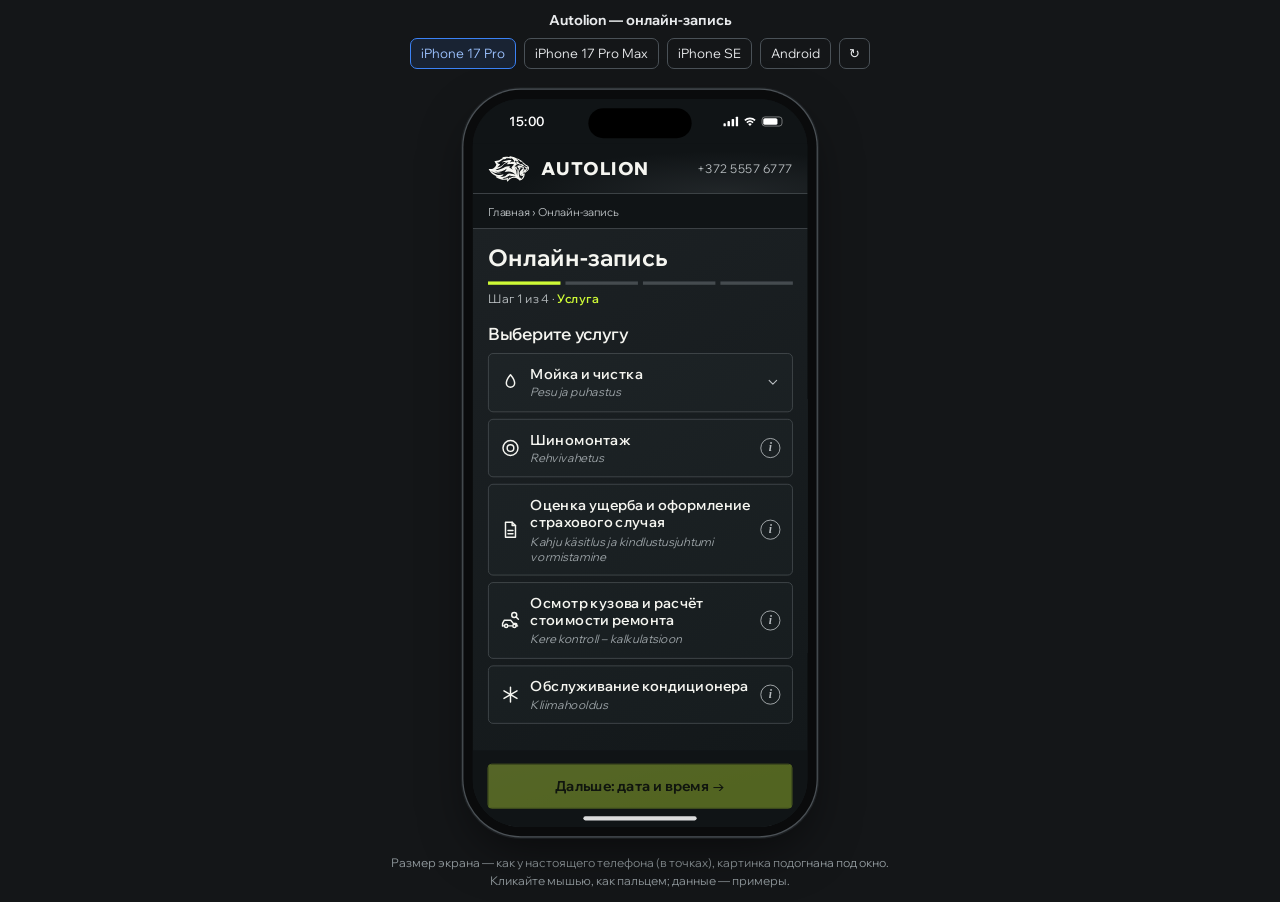
==== commit 41762685: "Proto test-sticky: step-1 button always pinned (dim when nothing selected), ?v=2140, title (тест)" ====
--- a/proto/test-sticky/index.html
+++ b/proto/test-sticky/index.html
@@ -4,7 +4,7 @@
 <meta charset="utf-8">
 <meta name="robots" content="noindex, nofollow">
 <meta name="viewport" content="width=device-width,initial-scale=1,viewport-fit=cover">
-<title>Autolion — онлайн-запись</title>
+<title>Autolion — онлайн-запись (тест)</title>
 <link rel="icon" href="data:,">
 <link rel="stylesheet" href="../css/base.css">
 <link rel="stylesheet" href="../css/m-v4.css" id="css-v4">
@@ -12,7 +12,7 @@
 <link rel="stylesheet" href="../css/m-steps45.css" id="css-steps45">
 <link rel="stylesheet" href="../css/m-upsell.css" id="css-upsell">
 <link rel="stylesheet" href="../css/m-sheet.css">
-<link rel="stylesheet" href="css/proto.css">
+<link rel="stylesheet" href="css/proto.css?v=2140">
 <script>window.PROTO_PRESENT=true;</script>
 <script src="../config.js"></script>
 <script src="../data.js"></script>
@@ -57,6 +57,6 @@
 <div id="proto-bottom" class="pbar pbar-bottom"><div id="vote-slot"></div>
  <p class="pcap">Размер экрана — как у настоящего телефона (в точках), картинка подогнана под окно. Кликайте мышью, как пальцем; данные — примеры.</p></div>
 <script src="../proto-shell.js"></script>
-<script src="app.js"></script>
+<script src="app.js?v=2140"></script>
 </body>
 </html>
--- a/proto/test-sticky/css/proto.css
+++ b/proto/test-sticky/css/proto.css
@@ -117,7 +117,7 @@
 #step4 .sum>div>b{min-width:0;white-space:normal;overflow-wrap:anywhere;text-align:right}
 /* 19.10 21:01 trial: the existing step-1 CTA, below sheets (z-index 10/11).
    The transformed desktop #device contains fixed positioning; on phones it is the viewport. */
-.step1-panel.has-service .step1-next-bar{position:fixed;left:0;right:0;bottom:0;z-index:5;padding:16px 18px max(22px,env(safe-area-inset-bottom));background:var(--bg)}
-.step1-panel.has-service .step1-next-bar .button{margin-top:0}
+.step1-panel .step1-next-bar{position:fixed;left:0;right:0;bottom:0;z-index:5;padding:16px 18px max(22px,env(safe-area-inset-bottom));background:var(--bg)}
+.step1-panel .step1-next-bar .button{margin-top:0}
 /* Reserve the pinned bar at the end of the active scroll content, after the footer/caption. */
 .step1-next-space{height:var(--step1-next-height,0px)}
